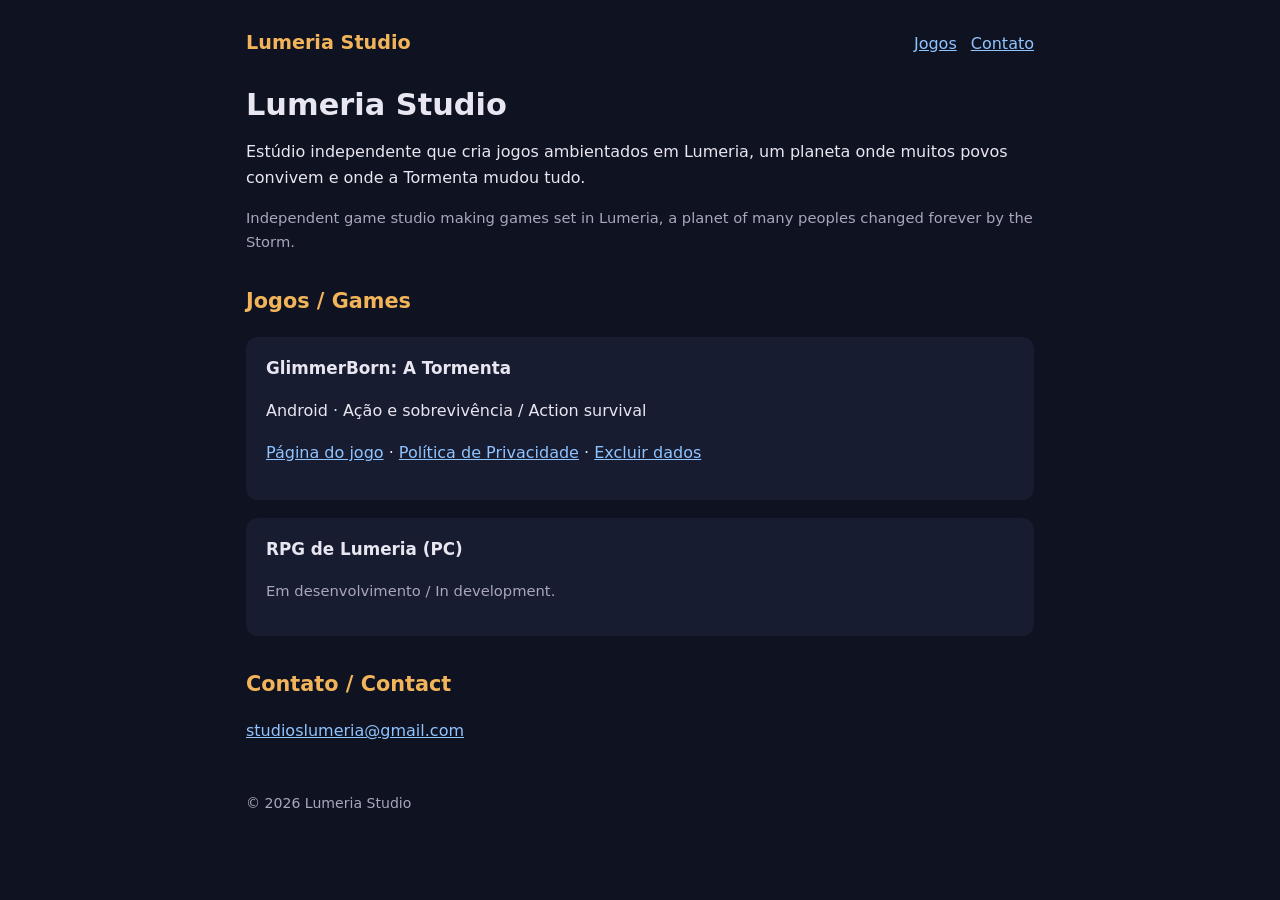
==== index.html @ 1274595a "Site da Lumeria Studio: início, GlimmerBorn, privacidade, excluir dados e app-ads.txt Co-Authored-By" ====
<!doctype html>
<html lang="pt-BR"><head><meta charset="utf-8"><meta name="viewport" content="width=device-width,initial-scale=1">
<title>Lumeria Studio</title>
<meta name="description" content="Lumeria Studio: estúdio independente de jogos do mundo de Lumeria.">
<link rel="stylesheet" href="assets/estilo.css"></head>
<body>
<header><a class="marca" href="./">Lumeria Studio</a><nav><a href="#jogos">Jogos</a><a href="#contato">Contato</a></nav></header>
<main>
<h1>Lumeria Studio</h1>
<p>Estúdio independente que cria jogos ambientados em Lumeria, um planeta onde muitos povos convivem e onde a Tormenta mudou tudo.</p>
<p class="mut">Independent game studio making games set in Lumeria, a planet of many peoples changed forever by the Storm.</p>

<h2 id="jogos">Jogos / Games</h2>
<div class="card">
<h3 style="margin-top:0">GlimmerBorn: A Tormenta</h3>
<p>Android · Ação e sobrevivência / Action survival</p>
<p><a href="glimmerborn/">Página do jogo</a> · <a href="glimmerborn/privacidade/">Política de Privacidade</a> · <a href="glimmerborn/excluir-dados/">Excluir dados</a></p>
</div>
<div class="card">
<h3 style="margin-top:0">RPG de Lumeria (PC)</h3>
<p class="mut">Em desenvolvimento / In development.</p>
</div>

<h2 id="contato">Contato / Contact</h2>
<p><a href="mailto:studioslumeria@gmail.com">studioslumeria@gmail.com</a></p>
</main>
<footer>© 2026 Lumeria Studio</footer>
</body></html>
---- assets/estilo.css ----
:root{--bg:#0f1220;--card:#181c30;--txt:#e8e6f0;--mut:#a9a6bd;--acc:#f2b45a;--lnk:#8fc4ff}
*{box-sizing:border-box}
body{margin:0;background:var(--bg);color:var(--txt);font:16px/1.6 system-ui,-apple-system,"Segoe UI",Roboto,sans-serif}
main,header,footer{max-width:820px;margin:0 auto;padding:0 16px}
header{padding-top:28px;display:flex;justify-content:space-between;align-items:center;gap:12px;flex-wrap:wrap}
header a.marca{color:var(--acc);font-weight:700;font-size:1.2rem;text-decoration:none}
nav a{margin-left:14px}
a{color:var(--lnk)}
h1{font-size:1.9rem;line-height:1.2;margin:28px 0 8px}
h2{margin-top:32px;color:var(--acc);font-size:1.3rem}
h3{margin-top:22px;font-size:1.05rem}
.mut{color:var(--mut);font-size:.92rem}
.card{background:var(--card);border-radius:12px;padding:18px 20px;margin:18px 0}
.lang{display:inline-block;background:var(--card);padding:4px 10px;border-radius:999px;margin-right:6px;text-decoration:none}
table{border-collapse:collapse;width:100%;font-size:.95rem}
td,th{border-bottom:1px solid #2a2f4a;padding:8px 6px;text-align:left;vertical-align:top}
hr{border:0;border-top:1px solid #2a2f4a;margin:40px 0}
footer{padding:32px 16px 40px;color:var(--mut);font-size:.88rem}
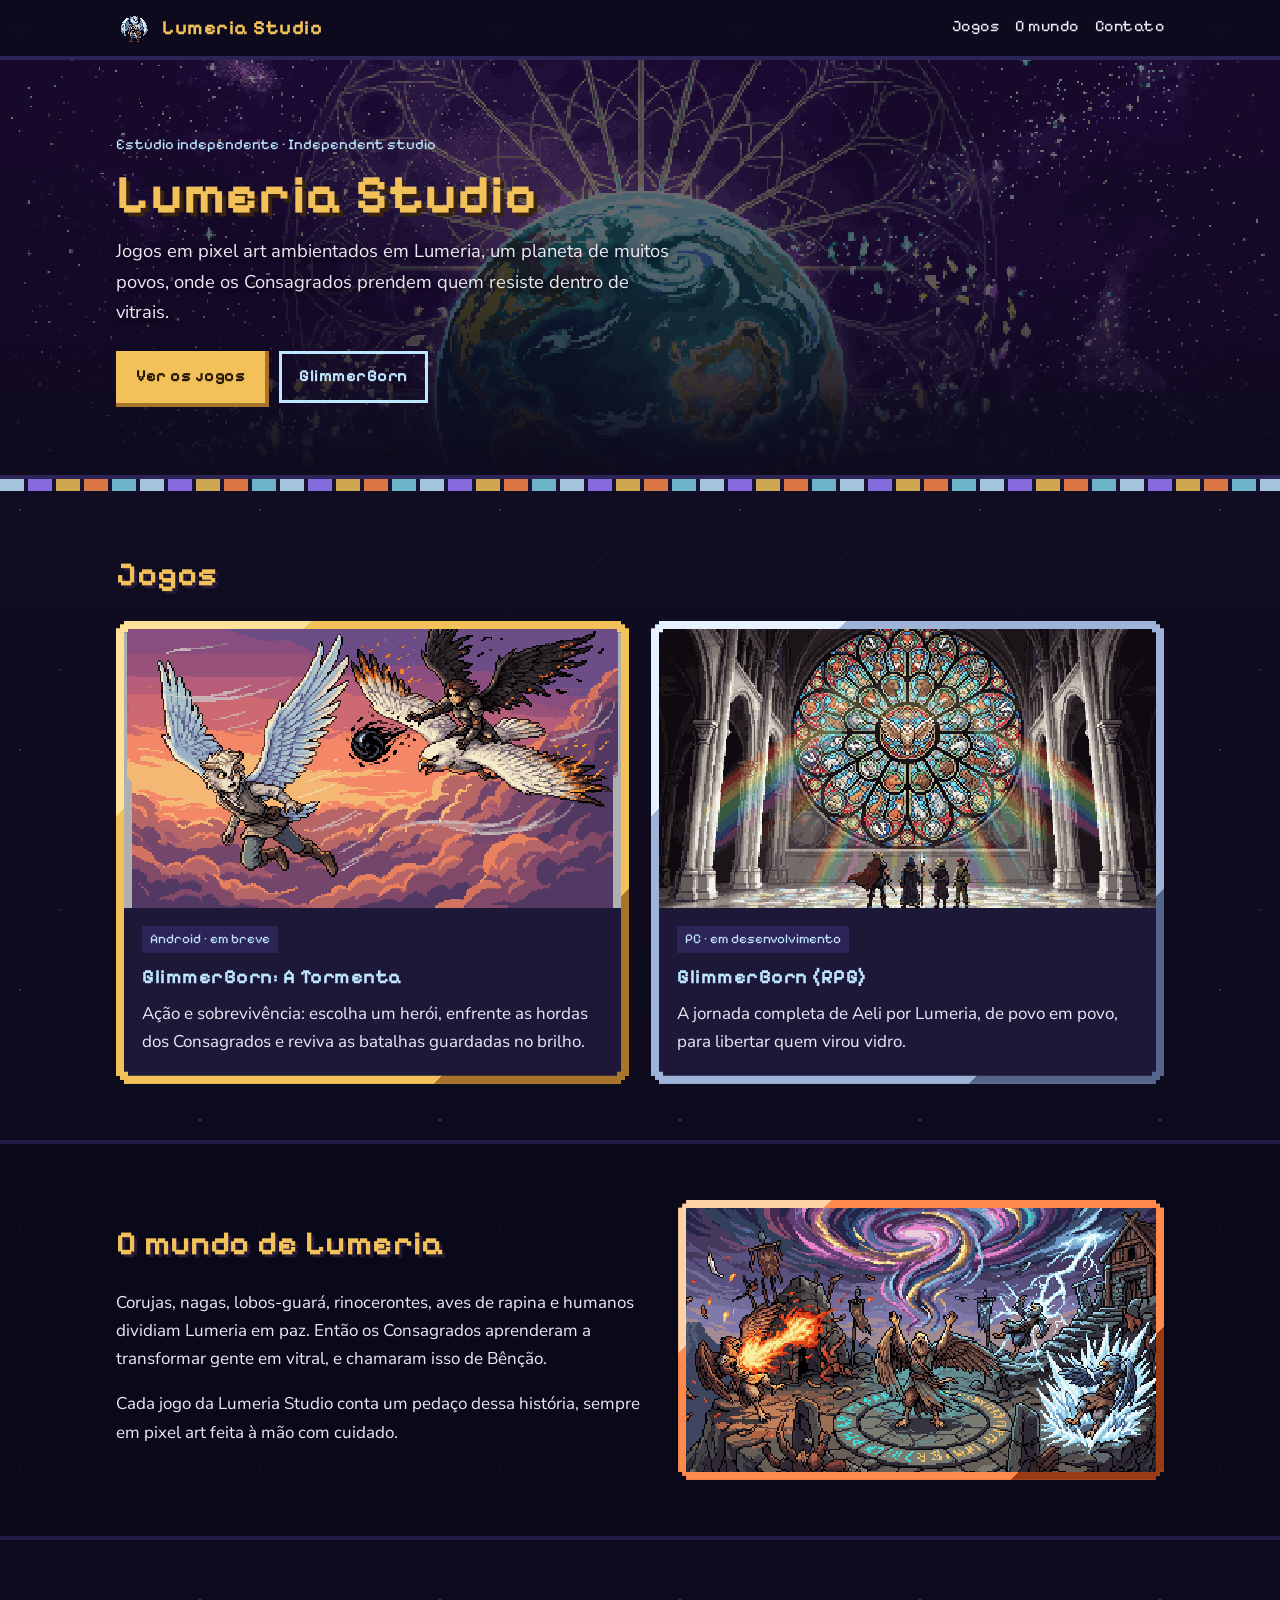
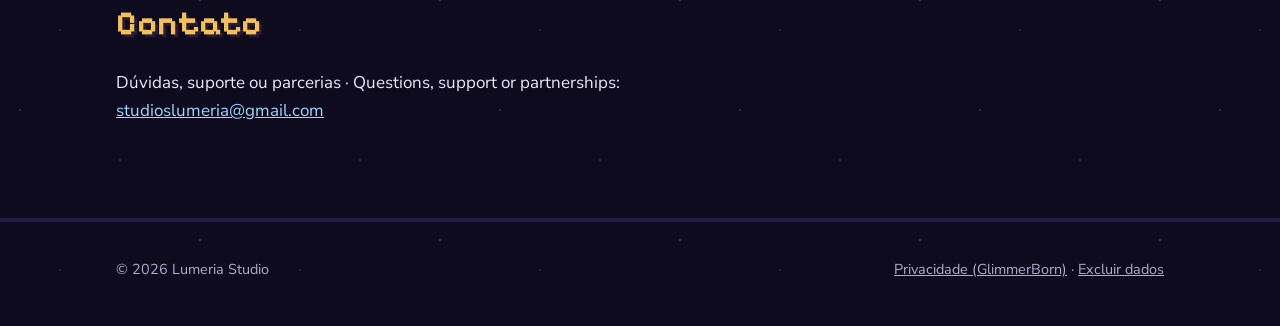
==== commit a6f61079: "Visual novo em pixel art: molduras, seção do GlimmerBorn com história, personagens e mundo Co-Author" ====
--- a/index.html
+++ b/index.html
@@ -1,28 +1,68 @@
 <!doctype html>
 <html lang="pt-BR"><head><meta charset="utf-8"><meta name="viewport" content="width=device-width,initial-scale=1">
 <title>Lumeria Studio</title>
-<meta name="description" content="Lumeria Studio: estúdio independente de jogos do mundo de Lumeria.">
+<meta name="description" content="Lumeria Studio: estúdio independente de jogos em pixel art ambientados no planeta Lumeria.">
+<meta property="og:title" content="Lumeria Studio"><meta property="og:image" content="https://lumeriastudio.github.io/assets/img/cenas/lumeria.png">
+<link rel="icon" href="assets/img/personagens/aeli.png">
+<link rel="preconnect" href="https://fonts.googleapis.com"><link rel="preconnect" href="https://fonts.gstatic.com" crossorigin>
+<link href="https://fonts.googleapis.com/css2?family=Nunito+Sans:wght@400;700&family=Pixelify+Sans:wght@500;700&display=swap" rel="stylesheet">
 <link rel="stylesheet" href="assets/estilo.css"></head>
 <body>
-<header><a class="marca" href="./">Lumeria Studio</a><nav><a href="#jogos">Jogos</a><a href="#contato">Contato</a></nav></header>
-<main>
-<h1>Lumeria Studio</h1>
-<p>Estúdio independente que cria jogos ambientados em Lumeria, um planeta onde muitos povos convivem e onde a Tormenta mudou tudo.</p>
-<p class="mut">Independent game studio making games set in Lumeria, a planet of many peoples changed forever by the Storm.</p>
+<header class="topo"><div class="largura">
+  <a class="marca" href="./"><img class="px" src="assets/img/personagens/aeli.png" alt="">Lumeria Studio</a>
+  <nav><a href="#jogos">Jogos</a><a href="#lumeria">O mundo</a><a href="#contato">Contato</a></nav>
+</div></header>
 
-<h2 id="jogos">Jogos / Games</h2>
-<div class="card">
-<h3 style="margin-top:0">GlimmerBorn: A Tormenta</h3>
-<p>Android · Ação e sobrevivência / Action survival</p>
-<p><a href="glimmerborn/">Página do jogo</a> · <a href="glimmerborn/privacidade/">Política de Privacidade</a> · <a href="glimmerborn/excluir-dados/">Excluir dados</a></p>
-</div>
-<div class="card">
-<h3 style="margin-top:0">RPG de Lumeria (PC)</h3>
-<p class="mut">Em desenvolvimento / In development.</p>
-</div>
+<section class="capa">
+  <img class="fundo" src="assets/img/cenas/lumeria.png" alt="">
+  <div class="largura">
+    <p class="mut" style="margin:0 0 8px;font-family:'Pixelify Sans',monospace;color:var(--ar)">Estúdio independente · Independent studio</p>
+    <h1>Lumeria Studio</h1>
+    <p class="chamada">Jogos em pixel art ambientados em Lumeria, um planeta de muitos povos, onde os Consagrados prendem quem resiste dentro de vitrais.</p>
+    <div class="acoes"><a class="botao" href="#jogos">Ver os jogos</a><a class="botao fantasma" href="glimmerborn/">GlimmerBorn</a></div>
+  </div>
+</section>
+<div class="vitral"></div>
 
-<h2 id="contato">Contato / Contact</h2>
-<p><a href="mailto:studioslumeria@gmail.com">studioslumeria@gmail.com</a></p>
-</main>
-<footer>© 2026 Lumeria Studio</footer>
+<section class="bloco" id="jogos"><div class="largura">
+  <h2>Jogos</h2>
+  <div class="grade g2">
+    <a class="moldura cartao" href="glimmerborn/" style="text-decoration:none;color:inherit"><div class="dentro">
+      <img class="px" src="assets/img/cenas/perseguicao.png" alt="Aeli fugindo de Kestra no céu ao entardecer" style="width:100%">
+      <div class="texto">
+        <span class="selo">Android · em breve</span>
+        <h3>GlimmerBorn: A Tormenta</h3>
+        <p style="margin:0">Ação e sobrevivência: escolha um herói, enfrente as hordas dos Consagrados e reviva as batalhas guardadas no brilho.</p>
+      </div>
+    </div></a>
+    <div class="moldura prata cartao"><div class="dentro">
+      <img class="px" src="assets/img/cenas/rosacea.png" alt="O grupo diante da Grande Rosácea, um enorme vitral" style="width:100%">
+      <div class="texto">
+        <span class="selo">PC · em desenvolvimento</span>
+        <h3>GlimmerBorn (RPG)</h3>
+        <p style="margin:0">A jornada completa de Aeli por Lumeria, de povo em povo, para libertar quem virou vidro.</p>
+      </div>
+    </div></div>
+  </div>
+</div></section>
+
+<section class="bloco escuro" id="lumeria"><div class="largura lado">
+  <div>
+    <h2>O mundo de Lumeria</h2>
+    <p>Corujas, nagas, lobos-guará, rinocerontes, aves de rapina e humanos dividiam Lumeria em paz. Então os Consagrados aprenderam a transformar gente em vitral, e chamaram isso de Bênção.</p>
+    <p>Cada jogo da Lumeria Studio conta um pedaço dessa história, sempre em pixel art feita à mão com cuidado.</p>
+  </div>
+  <div class="moldura brasa"><img class="px" src="assets/img/cenas/ritual.png" alt="O ritual que causou a Tormenta"></div>
+</div></section>
+
+<section class="bloco" id="contato"><div class="largura">
+  <h2>Contato</h2>
+  <p>Dúvidas, suporte ou parcerias · Questions, support or partnerships:<br>
+  <a href="mailto:studioslumeria@gmail.com">studioslumeria@gmail.com</a></p>
+</div></section>
+
+<footer class="rodape"><div class="largura">
+  <span>© 2026 Lumeria Studio</span>
+  <span><a href="glimmerborn/privacidade/">Privacidade (GlimmerBorn)</a> · <a href="glimmerborn/excluir-dados/">Excluir dados</a></span>
+</div></footer>
 </body></html>
--- a/assets/estilo.css
+++ b/assets/estilo.css
@@ -1,18 +1,120 @@
-:root{--bg:#0f1220;--card:#181c30;--txt:#e8e6f0;--mut:#a9a6bd;--acc:#f2b45a;--lnk:#8fc4ff}
+/* Lumeria Studio: visual de vitral e pixel art */
+:root{
+  --noite:#0d0b1d; --noite2:#16122e; --painel:#1d1838; --painel2:#251f47;
+  --txt:#ece8f7; --mut:#b2abcc;
+  --ouro:#f2c15a; --ouro-esc:#a8742a; --ar:#bfe6ff; --brasa:#ff8a4c; --violeta:#9a7bff; --gelo:#7fd3e8;
+  --lnk:#9fd6ff;
+  --px:4px;
+}
 *{box-sizing:border-box}
-body{margin:0;background:var(--bg);color:var(--txt);font:16px/1.6 system-ui,-apple-system,"Segoe UI",Roboto,sans-serif}
-main,header,footer{max-width:820px;margin:0 auto;padding:0 16px}
-header{padding-top:28px;display:flex;justify-content:space-between;align-items:center;gap:12px;flex-wrap:wrap}
-header a.marca{color:var(--acc);font-weight:700;font-size:1.2rem;text-decoration:none}
-nav a{margin-left:14px}
+html{scroll-behavior:smooth}
+body{
+  margin:0; color:var(--txt); background-color:var(--noite);
+  background-image:
+    radial-gradient(1px 1px at 20px 30px,#fff8,transparent),
+    radial-gradient(1px 1px at 120px 80px,#fff6,transparent),
+    radial-gradient(2px 2px at 200px 160px,#bfe6ff55,transparent),
+    radial-gradient(1px 1px at 60px 190px,#fff5,transparent),
+    linear-gradient(180deg,#120e28 0%,#0d0b1d 60%);
+  background-size:240px 240px,240px 240px,240px 240px,240px 240px,100% 100%;
+  font:17px/1.65 "Nunito Sans",system-ui,-apple-system,"Segoe UI",Roboto,sans-serif;
+}
+img.px,.px img{image-rendering:pixelated;image-rendering:crisp-edges}
 a{color:var(--lnk)}
-h1{font-size:1.9rem;line-height:1.2;margin:28px 0 8px}
-h2{margin-top:32px;color:var(--acc);font-size:1.3rem}
-h3{margin-top:22px;font-size:1.05rem}
-.mut{color:var(--mut);font-size:.92rem}
-.card{background:var(--card);border-radius:12px;padding:18px 20px;margin:18px 0}
-.lang{display:inline-block;background:var(--card);padding:4px 10px;border-radius:999px;margin-right:6px;text-decoration:none}
-table{border-collapse:collapse;width:100%;font-size:.95rem}
-td,th{border-bottom:1px solid #2a2f4a;padding:8px 6px;text-align:left;vertical-align:top}
-hr{border:0;border-top:1px solid #2a2f4a;margin:40px 0}
-footer{padding:32px 16px 40px;color:var(--mut);font-size:.88rem}
+h1,h2,h3,.titulo,.botao,.marca,nav a{font-family:"Pixelify Sans","Press Start 2P",monospace;letter-spacing:.5px}
+h1{font-size:clamp(2rem,6vw,3.4rem);line-height:1.1;margin:0 0 12px;color:var(--ouro);text-shadow:var(--px) var(--px) 0 #3a2410}
+h2{font-size:clamp(1.5rem,4vw,2.1rem);color:var(--ouro);margin:0 0 18px;text-shadow:3px 3px 0 #2a1a3a}
+h3{font-size:1.25rem;margin:0 0 6px;color:var(--ar)}
+.mut{color:var(--mut);font-size:.93rem}
+.largura{max-width:1080px;margin:0 auto;padding:0 16px}
+
+/* Cabeçalho */
+.topo{position:sticky;top:0;z-index:10;background:#0d0b1dee;border-bottom:var(--px) solid #2c2456;backdrop-filter:blur(4px)}
+.topo .largura{display:flex;align-items:center;justify-content:space-between;gap:12px;flex-wrap:wrap;padding-top:10px;padding-bottom:10px}
+.marca{display:flex;align-items:center;gap:10px;color:var(--ouro);text-decoration:none;font-size:1.25rem;font-weight:700}
+.marca img{width:36px;height:36px}
+nav{display:flex;flex-wrap:wrap;gap:4px 16px}
+nav a{color:var(--txt);text-decoration:none;font-size:1rem;padding:2px 0;border-bottom:3px solid transparent}
+nav a:hover{border-bottom-color:var(--ouro);color:var(--ouro)}
+
+/* Moldura de pixel com cantos em degrau */
+.moldura{
+  --c:var(--ouro);
+  position:relative; padding:calc(var(--px)*2); background:var(--c);
+  clip-path:polygon(0 8px,4px 8px,4px 4px,8px 4px,8px 0,calc(100% - 8px) 0,calc(100% - 8px) 4px,calc(100% - 4px) 4px,calc(100% - 4px) 8px,100% 8px,100% calc(100% - 8px),calc(100% - 4px) calc(100% - 8px),calc(100% - 4px) calc(100% - 4px),calc(100% - 8px) calc(100% - 4px),calc(100% - 8px) 100%,8px 100%,8px calc(100% - 4px),4px calc(100% - 4px),4px calc(100% - 8px),0 calc(100% - 8px));
+  background-image:linear-gradient(135deg,#ffe29a 0 20%,var(--c) 20% 80%,var(--ouro-esc) 80%);
+}
+.moldura > .dentro{
+  background:var(--painel); height:100%;
+  clip-path:polygon(0 4px,4px 4px,4px 0,calc(100% - 4px) 0,calc(100% - 4px) 4px,100% 4px,100% calc(100% - 4px),calc(100% - 4px) calc(100% - 4px),calc(100% - 4px) 100%,4px 100%,4px calc(100% - 4px),0 calc(100% - 4px));
+}
+.moldura > img,.moldura > .dentro > img{display:block;width:100%;height:auto}
+.moldura.prata{--c:#9fb3d9;background-image:linear-gradient(135deg,#e6f0ff 0 20%,#9fb3d9 20% 80%,#56658a 80%)}
+.moldura.brasa{--c:var(--brasa);background-image:linear-gradient(135deg,#ffd2a8 0 20%,var(--brasa) 20% 80%,#9b3b14 80%)}
+
+/* Faixa de vitral */
+.vitral{height:12px;background:repeating-linear-gradient(90deg,var(--ar) 0 24px,#1a1533 24px 28px,var(--violeta) 28px 52px,#1a1533 52px 56px,var(--ouro) 56px 80px,#1a1533 80px 84px,var(--brasa) 84px 108px,#1a1533 108px 112px,var(--gelo) 112px 136px,#1a1533 136px 140px);opacity:.85}
+
+/* Botões */
+.botao{display:inline-block;background:var(--ouro);color:#2a1806;text-decoration:none;font-weight:700;font-size:1.05rem;padding:12px 20px;box-shadow:0 var(--px) 0 var(--ouro-esc),var(--px) 0 0 var(--ouro-esc),var(--px) var(--px) 0 var(--ouro-esc);transition:transform .08s}
+.botao:hover{transform:translate(-2px,-2px)}
+.botao.fantasma{background:transparent;color:var(--ar);box-shadow:inset 0 0 0 3px var(--ar)}
+.botao[aria-disabled=true]{cursor:default}
+
+/* Seções */
+section.bloco{padding:56px 0}
+section.bloco.escuro{background:#0a0817aa;border-top:var(--px) solid #221c44;border-bottom:var(--px) solid #221c44}
+.grade{display:grid;gap:22px}
+.g2{grid-template-columns:repeat(auto-fit,minmax(min(100%,420px),1fr))}
+.g3{grid-template-columns:repeat(auto-fit,minmax(min(100%,300px),1fr))}
+.g4{grid-template-columns:repeat(auto-fit,minmax(min(100%,230px),1fr))}
+.lado{display:grid;gap:28px;align-items:center;grid-template-columns:1fr}
+@media (min-width:820px){.lado{grid-template-columns:1.1fr 1fr}.lado.inv > :first-child{order:2}}
+
+/* Capa (hero) */
+.capa{position:relative;overflow:hidden;border-bottom:var(--px) solid #2c2456}
+.capa .fundo{position:absolute;inset:0;width:100%;height:100%;object-fit:cover;image-rendering:pixelated;filter:saturate(1.1) brightness(.55)}
+.capa::after{content:"";position:absolute;inset:0;background:linear-gradient(180deg,#0d0b1d22 0%,#0d0b1d55 55%,var(--noite) 100%)}
+.capa .largura{position:relative;z-index:1;padding-top:72px;padding-bottom:72px}
+.capa p.chamada{font-size:1.15rem;max-width:560px;margin:0 0 24px;text-shadow:0 2px 6px #000}
+.capa .acoes{display:flex;flex-wrap:wrap;gap:14px;align-items:center}
+.capa-heroi{display:grid;gap:28px;align-items:center;grid-template-columns:1fr}
+@media (min-width:820px){.capa-heroi{grid-template-columns:1.4fr 1fr}}
+.heroi-grande{max-width:320px;margin:0 auto}
+.heroi-grande .dentro{background:radial-gradient(circle at 50% 45%,#3a4f8a 0%,#1d1838 70%)}
+.heroi-grande img{animation:flutua 3.2s steps(8) infinite}
+@keyframes flutua{0%,100%{transform:translateY(0)}50%{transform:translateY(-10px)}}
+@media (prefers-reduced-motion:reduce){.heroi-grande img{animation:none}}
+
+/* Cartões */
+.cartao .dentro{padding:0}
+.cartao .texto{padding:16px 18px 20px}
+.cartao .selo{display:inline-block;font-family:"Pixelify Sans",monospace;font-size:.85rem;background:#2c2456;color:var(--ar);padding:2px 8px;margin-bottom:8px}
+.personagem .dentro{display:flex;flex-direction:column;align-items:center;text-align:center;padding:14px 14px 18px}
+.personagem .retrato{width:160px;height:160px;background:radial-gradient(circle at 50% 50%,#33407a 0%,#1d1838 70%);display:grid;place-items:center;margin-bottom:10px}
+.personagem .retrato img{width:160px;height:160px}
+.personagem .retrato.vazio{font-family:"Pixelify Sans",monospace;font-size:4rem;color:var(--ouro);opacity:.6}
+.personagem p{margin:0;font-size:.95rem;color:var(--mut)}
+.personagem .povo{font-family:"Pixelify Sans",monospace;color:var(--ouro);font-size:.9rem;margin-bottom:6px}
+figure{margin:0}
+figcaption{padding:10px 14px 14px;font-size:.95rem;color:var(--mut)}
+figcaption strong{color:var(--txt);font-family:"Pixelify Sans",monospace;font-weight:500}
+.passos{counter-reset:p;list-style:none;padding:0;margin:0}
+.passos li{counter-increment:p;position:relative;padding:0 0 14px 52px}
+.passos li::before{content:counter(p);position:absolute;left:0;top:0;width:36px;height:36px;display:grid;place-items:center;background:var(--violeta);color:#fff;font-family:"Pixelify Sans",monospace;box-shadow:3px 3px 0 #4b37a0}
+
+/* Páginas de texto (privacidade, excluir dados) */
+.documento{max-width:820px;margin:32px auto;padding:0 16px}
+.documento .moldura > .dentro{padding:28px clamp(18px,4vw,40px)}
+.documento h1{font-size:clamp(1.7rem,5vw,2.4rem)}
+.documento h2{font-size:1.35rem;margin-top:30px;margin-bottom:8px}
+.documento h3{font-size:1.1rem;margin-top:20px}
+.lang{display:inline-block;background:#2c2456;padding:4px 12px;text-decoration:none;color:var(--txt);font-family:"Pixelify Sans",monospace}
+.card{background:var(--painel2);padding:16px 18px;margin:16px 0}
+hr{border:0;height:12px;margin:40px 0;background:repeating-linear-gradient(90deg,var(--ar) 0 24px,transparent 24px 28px,var(--violeta) 28px 52px,transparent 52px 56px,var(--ouro) 56px 80px,transparent 80px 84px);opacity:.7}
+
+/* Rodapé */
+.rodape{padding:36px 0 44px;color:var(--mut);font-size:.9rem;border-top:var(--px) solid #221c44;margin-top:20px}
+.rodape .largura{display:flex;flex-wrap:wrap;gap:10px 24px;justify-content:space-between}
+.rodape a{color:var(--mut)}
+@media (max-width:640px){.topo{position:static}nav{gap:2px 14px}nav a{font-size:.95rem}}
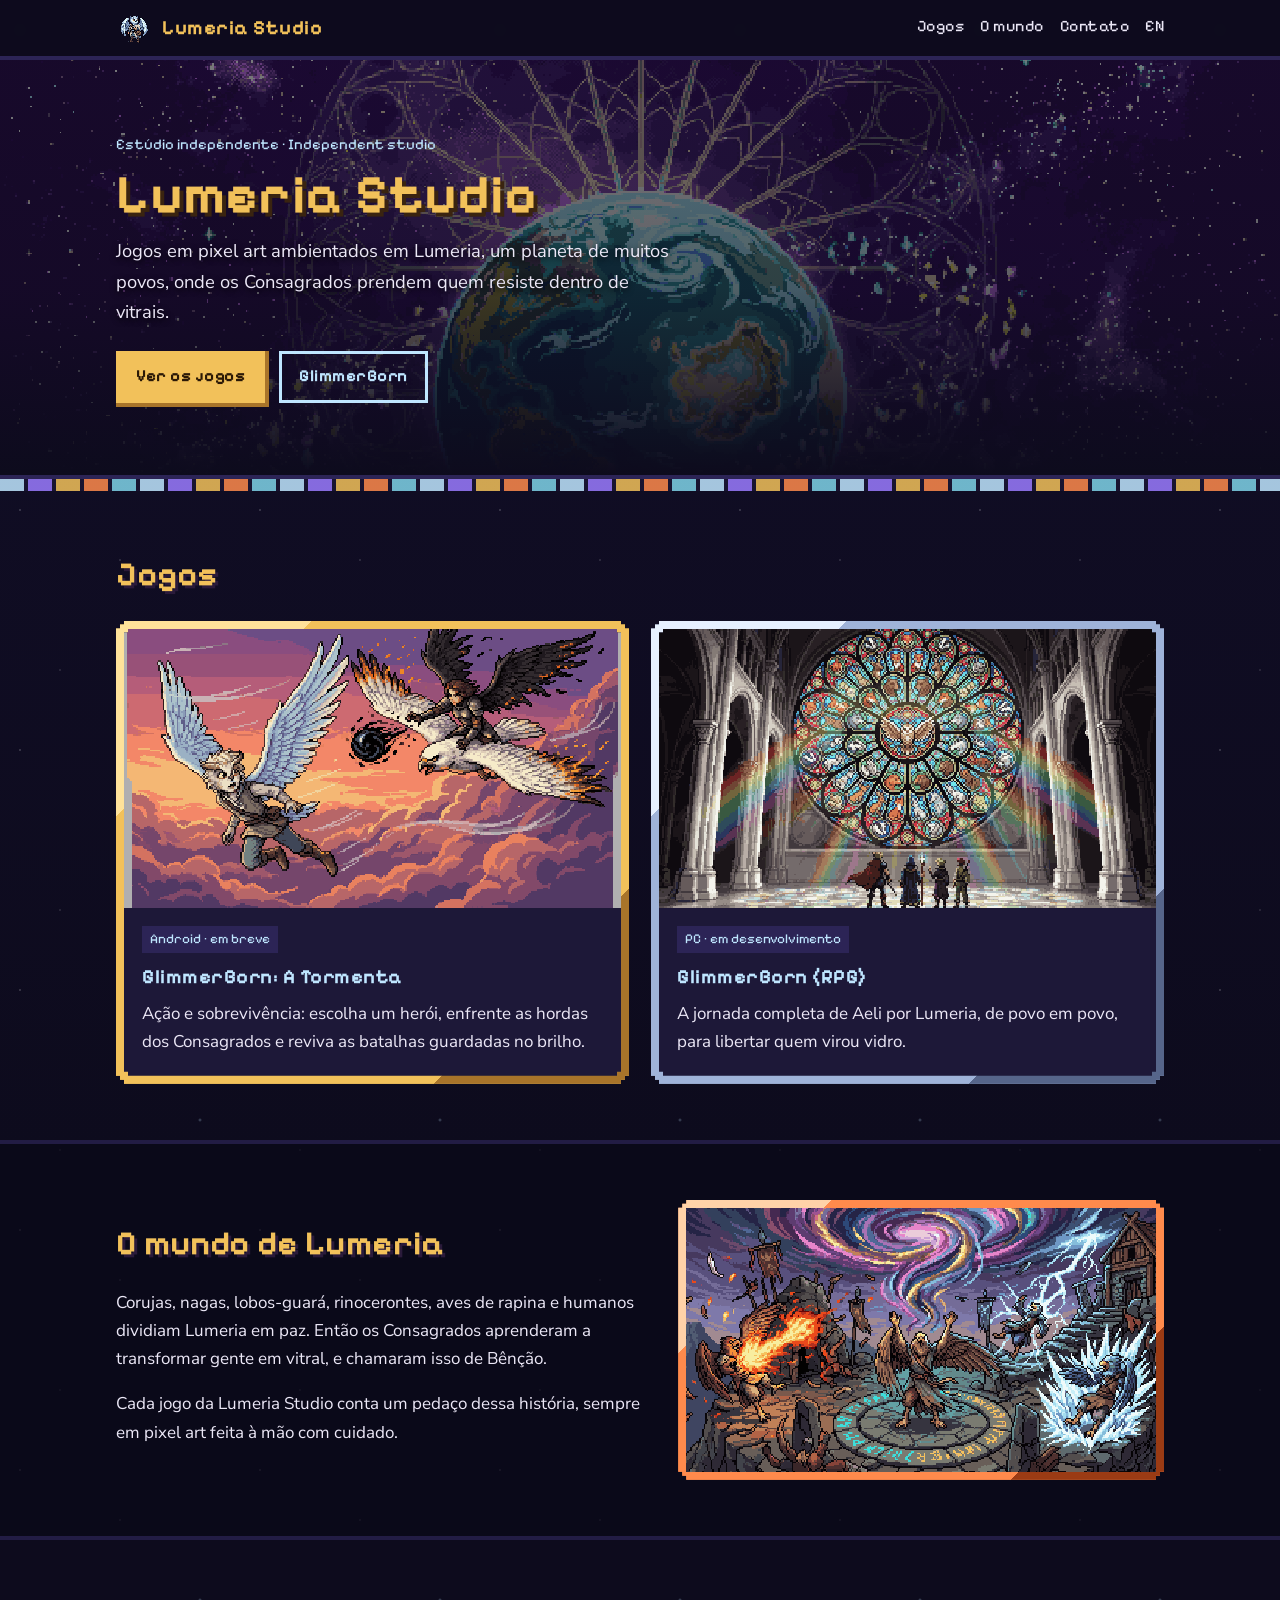
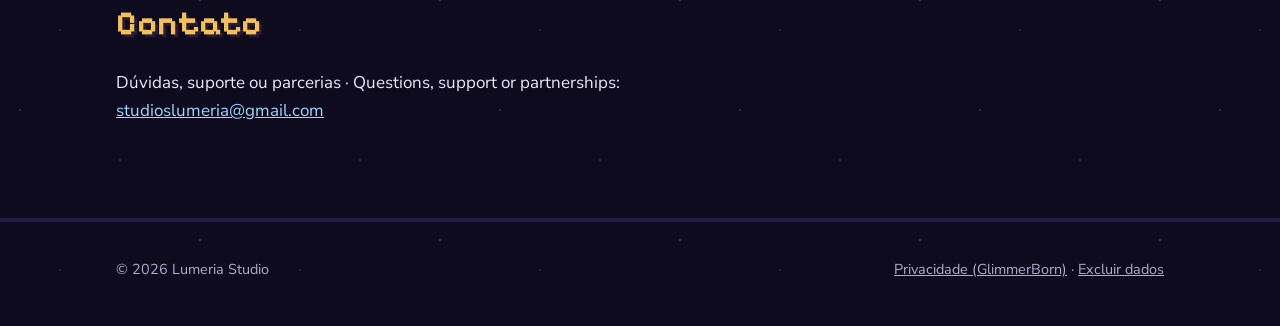
==== commit 92d37502: "Versão em inglês do início e da página do GlimmerBorn Co-Authored-By: Claude Opus 5.5 <noreply@anthr" ====
--- a/index.html
+++ b/index.html
@@ -10,7 +10,7 @@
 <body>
 <header class="topo"><div class="largura">
   <a class="marca" href="./"><img class="px" src="assets/img/personagens/aeli.png" alt="">Lumeria Studio</a>
-  <nav><a href="#jogos">Jogos</a><a href="#lumeria">O mundo</a><a href="#contato">Contato</a></nav>
+  <nav><a href="#jogos">Jogos</a><a href="#lumeria">O mundo</a><a href="#contato">Contato</a><a href="en/" lang="en">EN</a></nav>
 </div></header>
 
 <section class="capa">
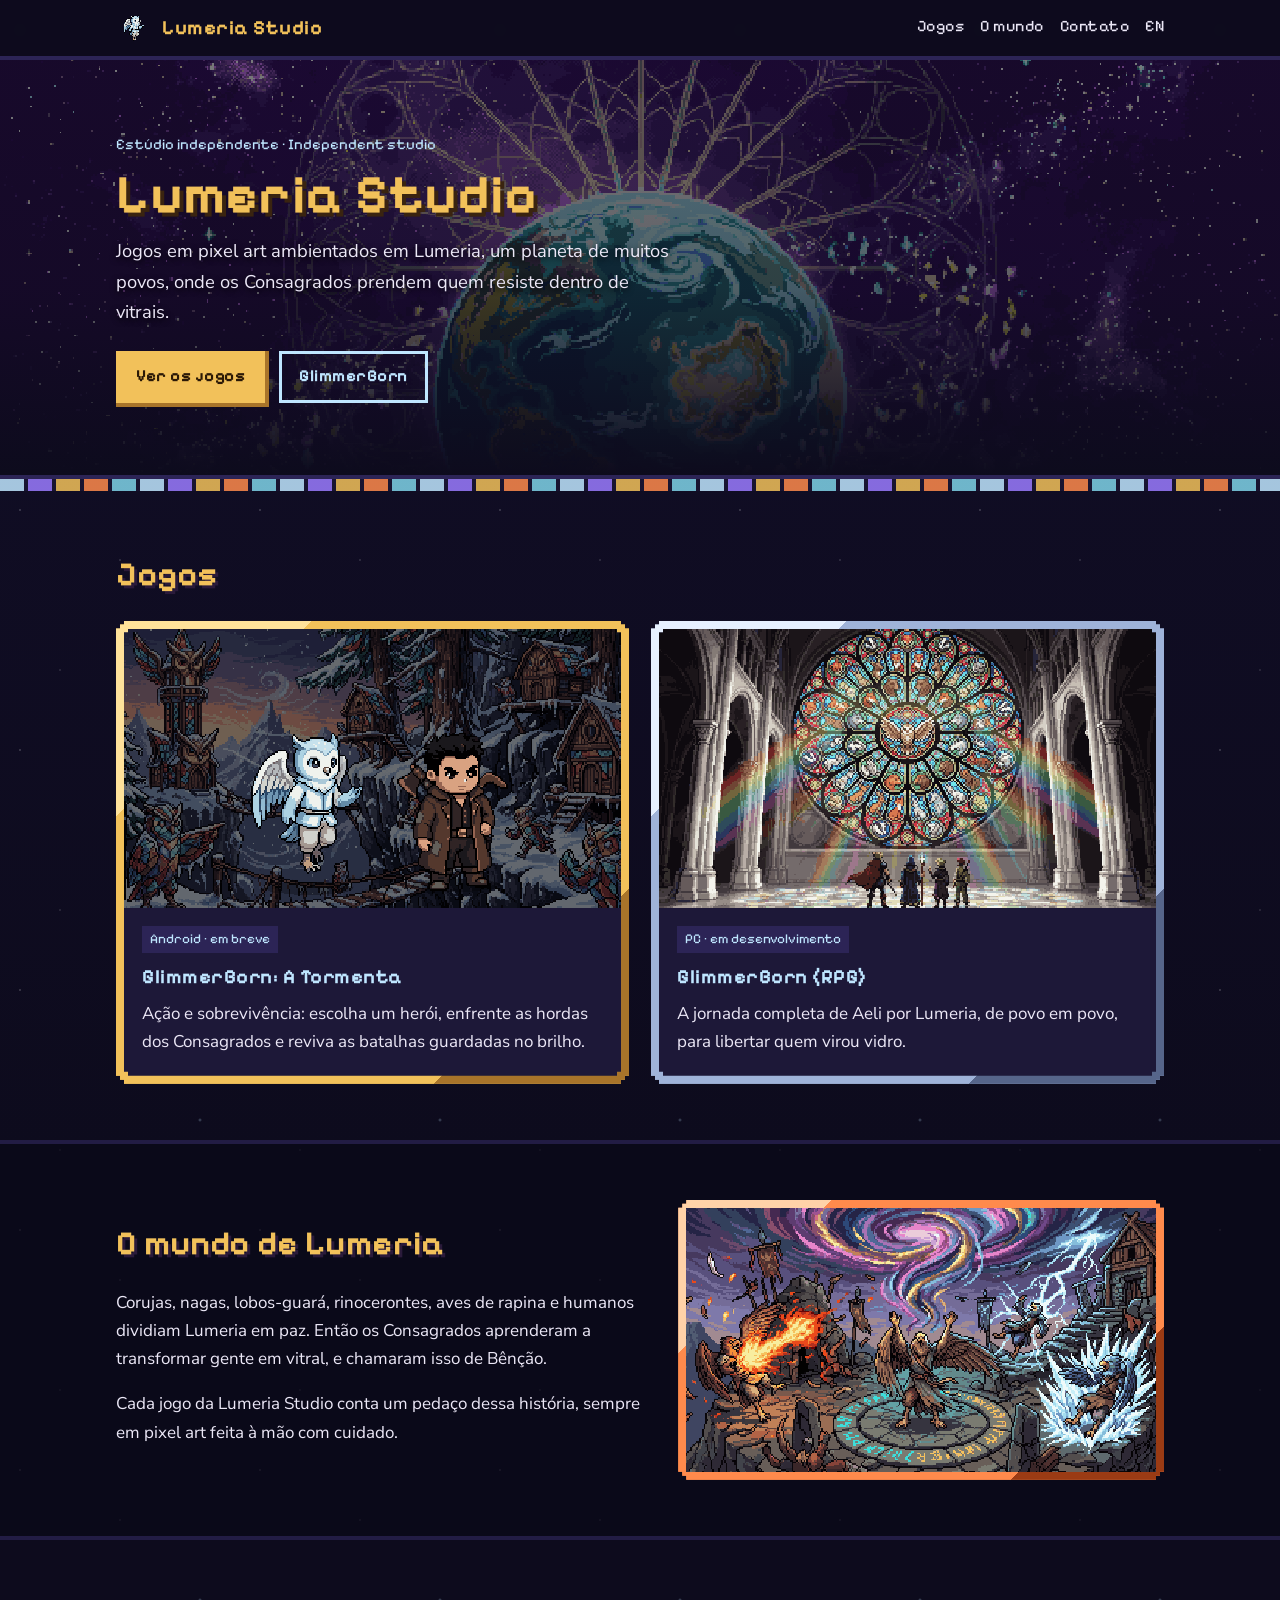
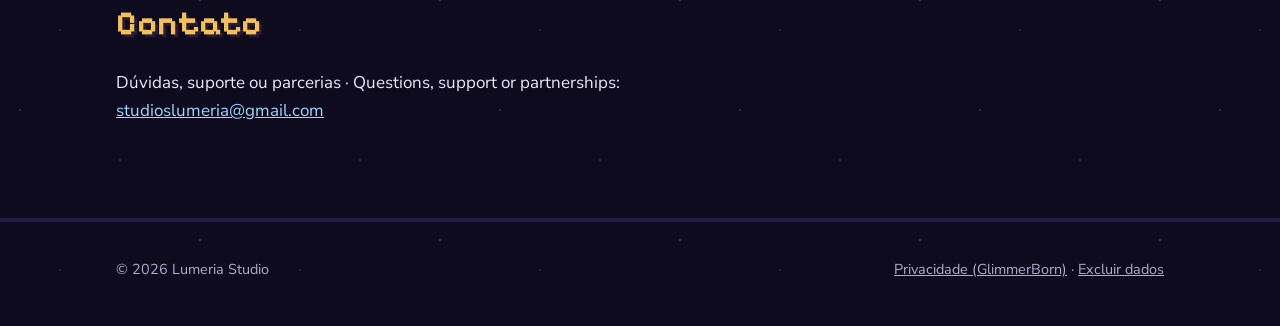
==== commit f07685e6: "Aeli e Tarn do jogo (animados) na capa, no cartão e nos personagens Co-Authored-By: Claude Opus 5.5 " ====
--- a/index.html
+++ b/index.html
@@ -3,13 +3,13 @@
 <title>Lumeria Studio</title>
 <meta name="description" content="Lumeria Studio: estúdio independente de jogos em pixel art ambientados no planeta Lumeria.">
 <meta property="og:title" content="Lumeria Studio"><meta property="og:image" content="https://lumeriastudio.github.io/assets/img/cenas/lumeria.png">
-<link rel="icon" href="assets/img/personagens/aeli.png">
+<link rel="icon" href="assets/img/icone.png">
 <link rel="preconnect" href="https://fonts.googleapis.com"><link rel="preconnect" href="https://fonts.gstatic.com" crossorigin>
 <link href="https://fonts.googleapis.com/css2?family=Nunito+Sans:wght@400;700&family=Pixelify+Sans:wght@500;700&display=swap" rel="stylesheet">
 <link rel="stylesheet" href="assets/estilo.css"></head>
 <body>
 <header class="topo"><div class="largura">
-  <a class="marca" href="./"><img class="px" src="assets/img/personagens/aeli.png" alt="">Lumeria Studio</a>
+  <a class="marca" href="./"><img class="px" src="assets/img/icone.png" alt="">Lumeria Studio</a>
   <nav><a href="#jogos">Jogos</a><a href="#lumeria">O mundo</a><a href="#contato">Contato</a><a href="en/" lang="en">EN</a></nav>
 </div></header>
 
@@ -28,7 +28,7 @@
   <h2>Jogos</h2>
   <div class="grade g2">
     <a class="moldura cartao" href="glimmerborn/" style="text-decoration:none;color:inherit"><div class="dentro">
-      <img class="px" src="assets/img/cenas/perseguicao.png" alt="Aeli fugindo de Kestra no céu ao entardecer" style="width:100%">
+      <img class="px" src="assets/img/cenas/capa_tormenta.png" alt="Aeli e Tarn no Mirante dos Ventos" style="width:100%">
       <div class="texto">
         <span class="selo">Android · em breve</span>
         <h3>GlimmerBorn: A Tormenta</h3>
--- a/assets/estilo.css
+++ b/assets/estilo.css
@@ -82,7 +82,7 @@
 @media (min-width:820px){.capa-heroi{grid-template-columns:1.4fr 1fr}}
 .heroi-grande{max-width:320px;margin:0 auto}
 .heroi-grande .dentro{background:radial-gradient(circle at 50% 45%,#3a4f8a 0%,#1d1838 70%)}
-.heroi-grande img{animation:flutua 3.2s steps(8) infinite}
+.heroi-grande .sprite{animation:quadros8 1s steps(8) infinite}
 @keyframes flutua{0%,100%{transform:translateY(0)}50%{transform:translateY(-10px)}}
 @media (prefers-reduced-motion:reduce){.heroi-grande img{animation:none}}
 
@@ -118,3 +118,12 @@
 .rodape .largura{display:flex;flex-wrap:wrap;gap:10px 24px;justify-content:space-between}
 .rodape a{color:var(--mut)}
 @media (max-width:640px){.topo{position:static}nav{gap:2px 14px}nav a{font-size:.95rem}}
+/* Sprites animados do jogo (folha horizontal de quadros 128px) */
+.sprite{--w:128px;width:var(--w);height:var(--w);background-repeat:no-repeat;background-size:auto 100%;image-rendering:pixelated;margin:0 auto}
+.sprite.aeli{background-image:url(img/jogo/aeli_parado_folha.png);animation:quadros8 1s steps(8) infinite}
+.sprite.tarn{background-image:url(img/jogo/tarn_parado_folha.png);animation:quadros4 .8s steps(4) infinite}
+.sprite.x2{--w:256px}
+.sprite.x125{--w:160px}
+@keyframes quadros8{to{background-position:calc(var(--w) * -8) 0}}
+@keyframes quadros4{to{background-position:calc(var(--w) * -4) 0}}
+@media (prefers-reduced-motion:reduce){.sprite{animation:none}}
